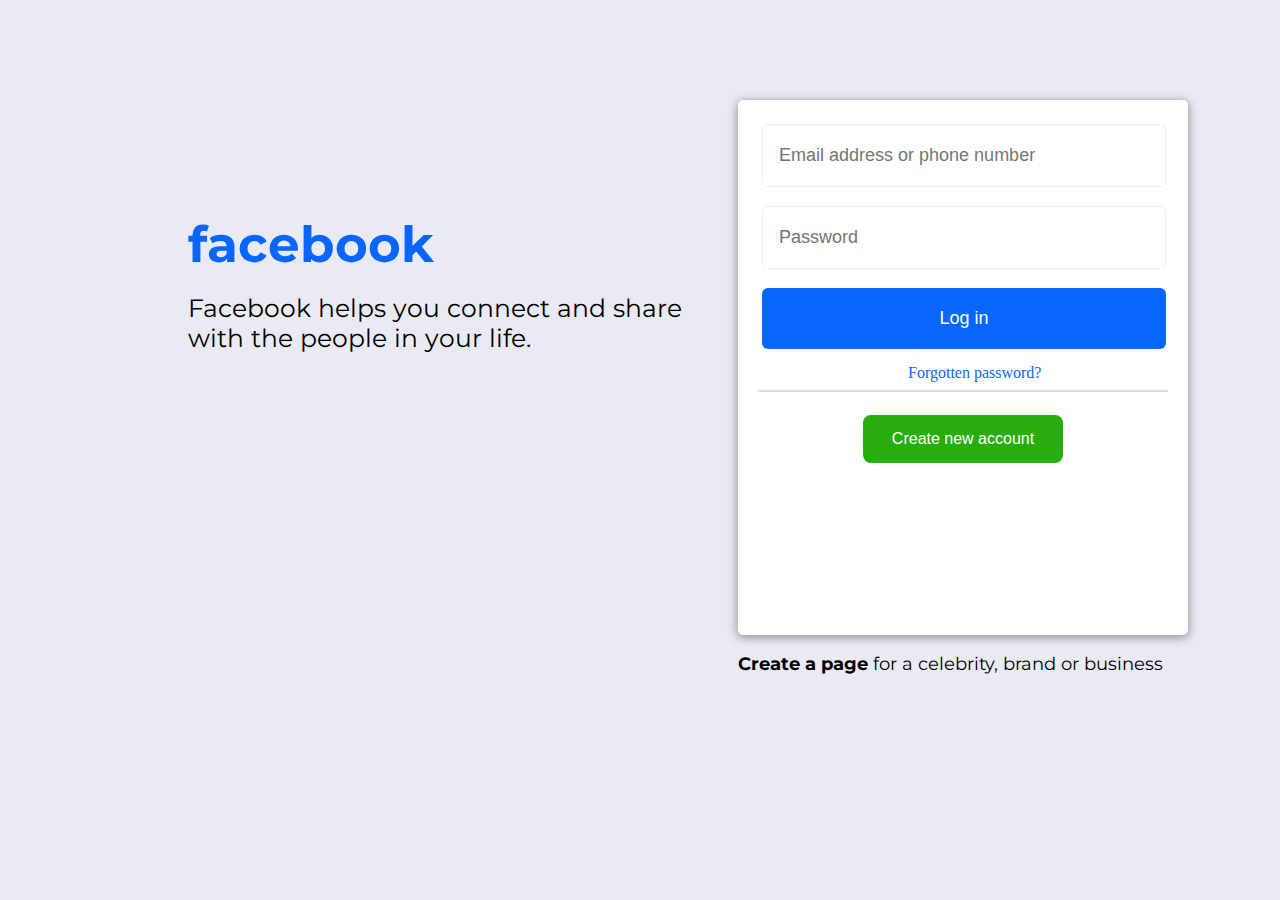
==== index.html @ 70c9085f "first project" ====
<!DOCTYPE html>
<html lang="en">
  <head>
    <meta charset="UTF-8" />
    <meta name="viewport" content="width=device-width, initial-scale=1.0" />
    <title>Facebook</title>
    <link rel="stylesheet" href="./emelda.css" />
    <link rel="preconnect" href="https://fonts.googleapis.com">
<link rel="preconnect" href="https://fonts.gstatic.com" crossorigin>
<link href="https://fonts.googleapis.com/css2?family=Montserrat:ital,wght@0,100..900;1,100..900&display=swap" rel="stylesheet">
  </head>
  <body>
    <div class="mother">
      <div class="first">
        <h1 style="color: #0866ff">facebook</h1>
        <h2>
          Facebook helps you connect and share with the people in your life.
        </h2>
      </div>
      <div>
        <div class="middle">
          <input class="eml" type="text" placeholder="Email address or phone number" />
          <br />
          <input class="pass" type="text" placeholder="Password" />
          <br />
          <button class="btn1">Log in</button>
          <br />
          <a class="forg" href="#">Forgotten password?</a>
          <hr />
          <button class="btn2">Create new account</button>
        </div>
          <div class="last"><p><a href="">Create a page</a> for a celebrity, brand or business</p></div>
        </div>
      </div>
    </div>
  </body>
</html>
---- emelda.css ----
.first {
  width: 550px;
  margin-top: 80px;
  margin-left: 30px;
}
.mother {
  display: flex;
  margin-top: 100px;
  margin-left: 150px;
}
.middle {
  width: 410px;
  border-radius: 5px;
  height: 55vh;
  max-width: 410px;
}
.middle {
  padding: 20px;
  align-items: center;
  /* display: flex; */
  flex-direction: column;
  background-color: #fff;
  box-shadow: 0px 2px 10px 1px rgba(71, 71, 71, 0.52);
}
.btn1 {
  background-color: #0866ff;
  border-radius: 6px;
  padding: 20px 16px;
  margin: 4px;
  width: 404px;
  color: #fff; 
  border: none;
  font-size: large;
  margin-bottom: 15px;
  cursor: pointer;
}
.btn2 {
  background-color: #28ad0d;
  border-radius: 8px;
  margin-top: 8px;
  padding: 15px 20px;
  color: #fff;
  border: none; 
  width: 200px;
  font-size: medium;
  margin-left: 105px;
  margin-bottom: 15px;
}
.btn2 :hover{
  background-color: #42b72a;
}
input{
  padding: 20px 16px;
  margin: 4px;
  width: 370px;
  border-radius: 5px;
  border: 1px solid #eeebeb;
  margin-bottom: 15px;
}
input:focus{
  outline: none;
  border-color: #1877f2;
}
  
body{
  background-color:  #e9eaf3;
}
.forg{
  text-decoration: none;
  color: #0866ff;
  margin-left: 150px;
}
a:hover{
  text-decoration: underline;
}
.last a{
  text-decoration: none;
  font-weight: bold;
  color: black;
  font-family: Montserrat, Helvetica, sans-serif;
  transition: ease 0.3s;
}
.last a:hover{
  text-decoration: underline;
}
.last{
  font-size: 18px;
  font-family: Montserrat, Helvetica, sans-serif;
} 
h1{
  font-size: 50px;
  font-family: Montserrat, Helvetica, sans-serif;
}
h2{
  font-size: 25px;
  margin-top: -15px;
  font-family: Montserrat, Helvetica, sans-serif;
  font-weight: normal;
}
.eml{
  font-size: large;
}
.pass{
  font-size: large;
}
hr{
  border: 1px solid #dadde1;
  margin-bottom: 15px;
}
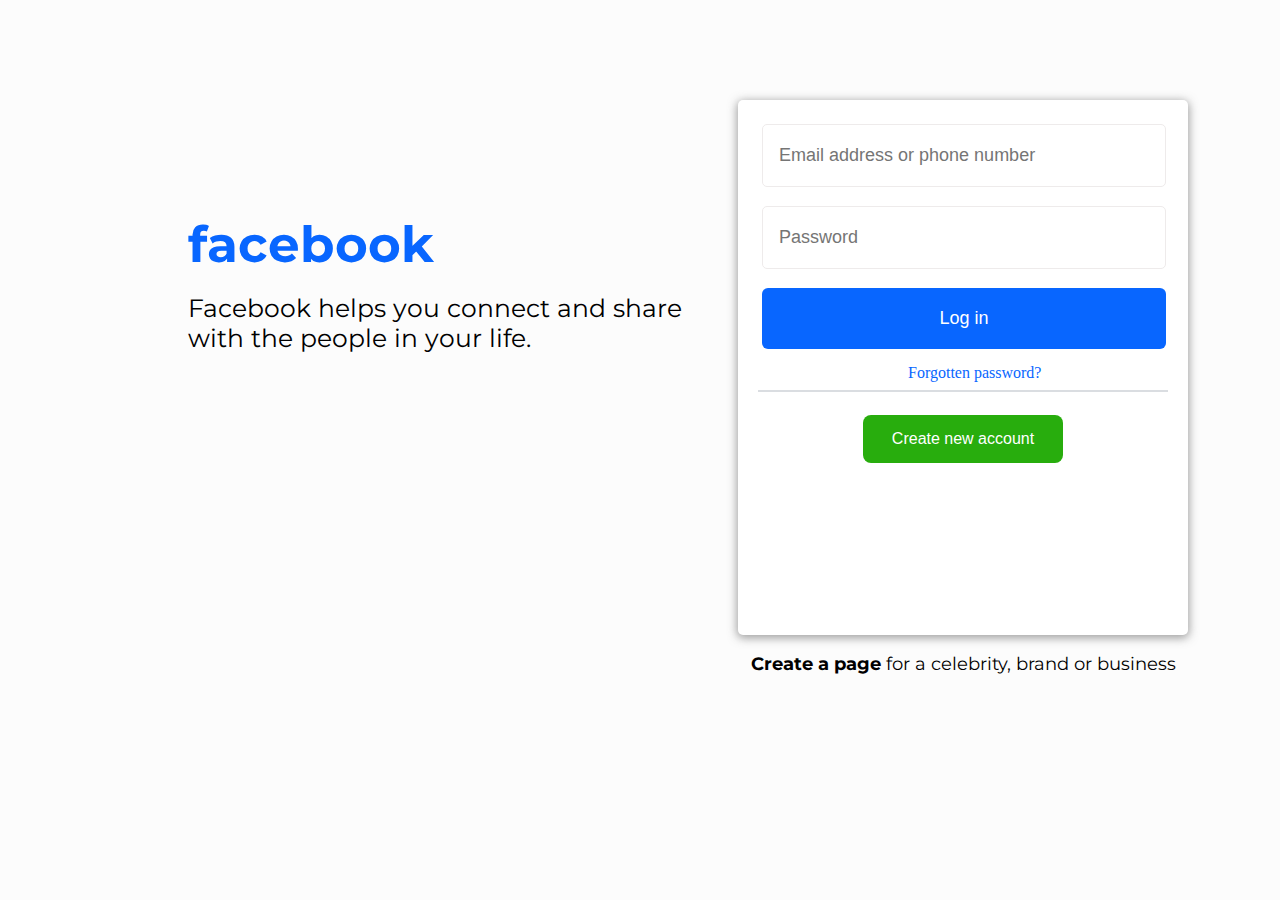
==== commit 457be7fa: "Add files via upload" ====
--- a/index.html
+++ b/index.html
@@ -1,37 +1,39 @@
-<!DOCTYPE html>
-<html lang="en">
-  <head>
-    <meta charset="UTF-8" />
-    <meta name="viewport" content="width=device-width, initial-scale=1.0" />
-    <title>Facebook</title>
-    <link rel="stylesheet" href="./emelda.css" />
-    <link rel="preconnect" href="https://fonts.googleapis.com">
-<link rel="preconnect" href="https://fonts.gstatic.com" crossorigin>
-<link href="https://fonts.googleapis.com/css2?family=Montserrat:ital,wght@0,100..900;1,100..900&display=swap" rel="stylesheet">
-  </head>
-  <body>
-    <div class="mother">
-      <div class="first">
-        <h1 style="color: #0866ff">facebook</h1>
-        <h2>
-          Facebook helps you connect and share with the people in your life.
-        </h2>
-      </div>
-      <div>
-        <div class="middle">
-          <input class="eml" type="text" placeholder="Email address or phone number" />
-          <br />
-          <input class="pass" type="text" placeholder="Password" />
-          <br />
-          <button class="btn1">Log in</button>
-          <br />
-          <a class="forg" href="#">Forgotten password?</a>
-          <hr />
-          <button class="btn2">Create new account</button>
-        </div>
-          <div class="last"><p><a href="">Create a page</a> for a celebrity, brand or business</p></div>
-        </div>
-      </div>
-    </div>
-  </body>
-</html>
+<!DOCTYPE html>
+<html lang="en">
+  <head>
+    <meta charset="UTF-8" />
+    <meta name="viewport" content="width=device-width, initial-scale=1.0" />
+    <title>Facebook</title>
+    <link rel="stylesheet" href="./style.css" />
+    <link rel="preconnect" href="https://fonts.googleapis.com">
+<link rel="preconnect" href="https://fonts.gstatic.com" crossorigin>
+<link href="https://fonts.googleapis.com/css2?family=Montserrat:ital,wght@0,100..900;1,100..900&display=swap" rel="stylesheet">
+  </head>
+  <body>
+    <div class="mother">
+      <div class="first">
+        <h1 style="color: #0866ff">facebook</h1>
+        <h2>
+          Facebook helps you connect and share with the people in your life.
+        </h2>
+      </div>
+      <div>
+        <div class="middle">
+          <form action="">
+            <input class="eml" type="email" placeholder="Email address or phone number" />
+            <br />
+            <input class="pass" type="text" placeholder="Password" />
+            <br />
+            <button class="btn1">Log in</button>
+            <br />
+            <a class="forg" href="#">Forgotten password?</a>
+            <hr />
+            <button class="btn2">Create new account</button>
+          </form>
+        </div>
+          <div class="last"><p><a href="">Create a page</a> for a celebrity, brand or business</p></div>
+        </div>
+      </div>
+    </div>
+  </body>
+</html>
--- a/style.css
+++ b/style.css
@@ -0,0 +1,115 @@
+.first {
+  width: 550px;
+  margin-top: 80px;
+  margin-left: 30px;
+}
+.mother {
+  display: flex;
+  margin-top: 100px;
+  margin-left: 150px;
+  /* border: 1px solid;  */
+}
+.middle {
+  width: 410px;
+  border-radius: 5px;
+  height: 55vh;
+  max-width: 410px;
+  padding: 20px;
+  align-items: center;
+  /* display: flex; */
+  flex-direction: column;
+  background-color: #fff;
+  box-shadow: 0px 2px 10px 1px rgba(71, 71, 71, 0.52);
+}
+.btn1 {
+  background-color: #0866ff;
+  border-radius: 6px;
+  padding: 20px 16px;
+  margin: 4px;
+  width: 404px;
+  color: #fff; 
+  border: none;
+  font-size: large;
+  margin-bottom: 15px;
+  cursor: pointer;
+}
+.btn1:hover{
+  background-color: #094594;
+}
+.btn2 {
+  background-color: #28ad0d;
+  border-radius: 8px;
+  margin-top: 8px;
+  padding: 15px 20px;
+  color: #fff;
+  border: none; 
+  width: 200px;
+  font-size: medium;
+  margin-left: 105px;
+  margin-bottom: 15px;
+  cursor: pointer;
+}
+.btn2:hover{
+  background-color: #219906;
+}
+input{
+  padding: 20px 16px;
+  margin: 4px;
+  width: 370px;
+  border-radius: 5px;
+  border: 1px solid #eeebeb;
+  margin-bottom: 15px;
+}
+input:focus{
+  outline: none;
+  border-color: #1877f2;
+}
+  
+body{
+  background-color: rgb(252, 252, 252);
+}
+.forg{
+  text-decoration: none;
+  color: #0866ff;
+  margin-left: 150px;
+}
+a:hover{
+  text-decoration: underline;
+}
+.last a{
+  text-decoration: none;
+  font-weight: bold;
+  color: black;
+  font-family: Montserrat, Helvetica, sans-serif;
+  transition: ease 0.3s;
+  text-align: center;
+}
+.last a:hover{
+  text-decoration: underline;
+}
+.last{
+  font-size: 18px;
+  font-family: Montserrat, Helvetica, sans-serif;
+  text-align: center;
+  /* align-items: center; */
+} 
+h1{
+  font-size: 50px;
+  font-family: Montserrat, Helvetica, sans-serif;
+}
+h2{
+  font-size: 25px;
+  margin-top: -15px;
+  font-family: Montserrat, Helvetica, sans-serif;
+  font-weight: normal;
+}
+.eml{
+  font-size: large;
+}
+.pass{
+  font-size: large;
+}
+hr{
+  border: 1px solid #dadde1;
+  margin-bottom: 15px;
+}